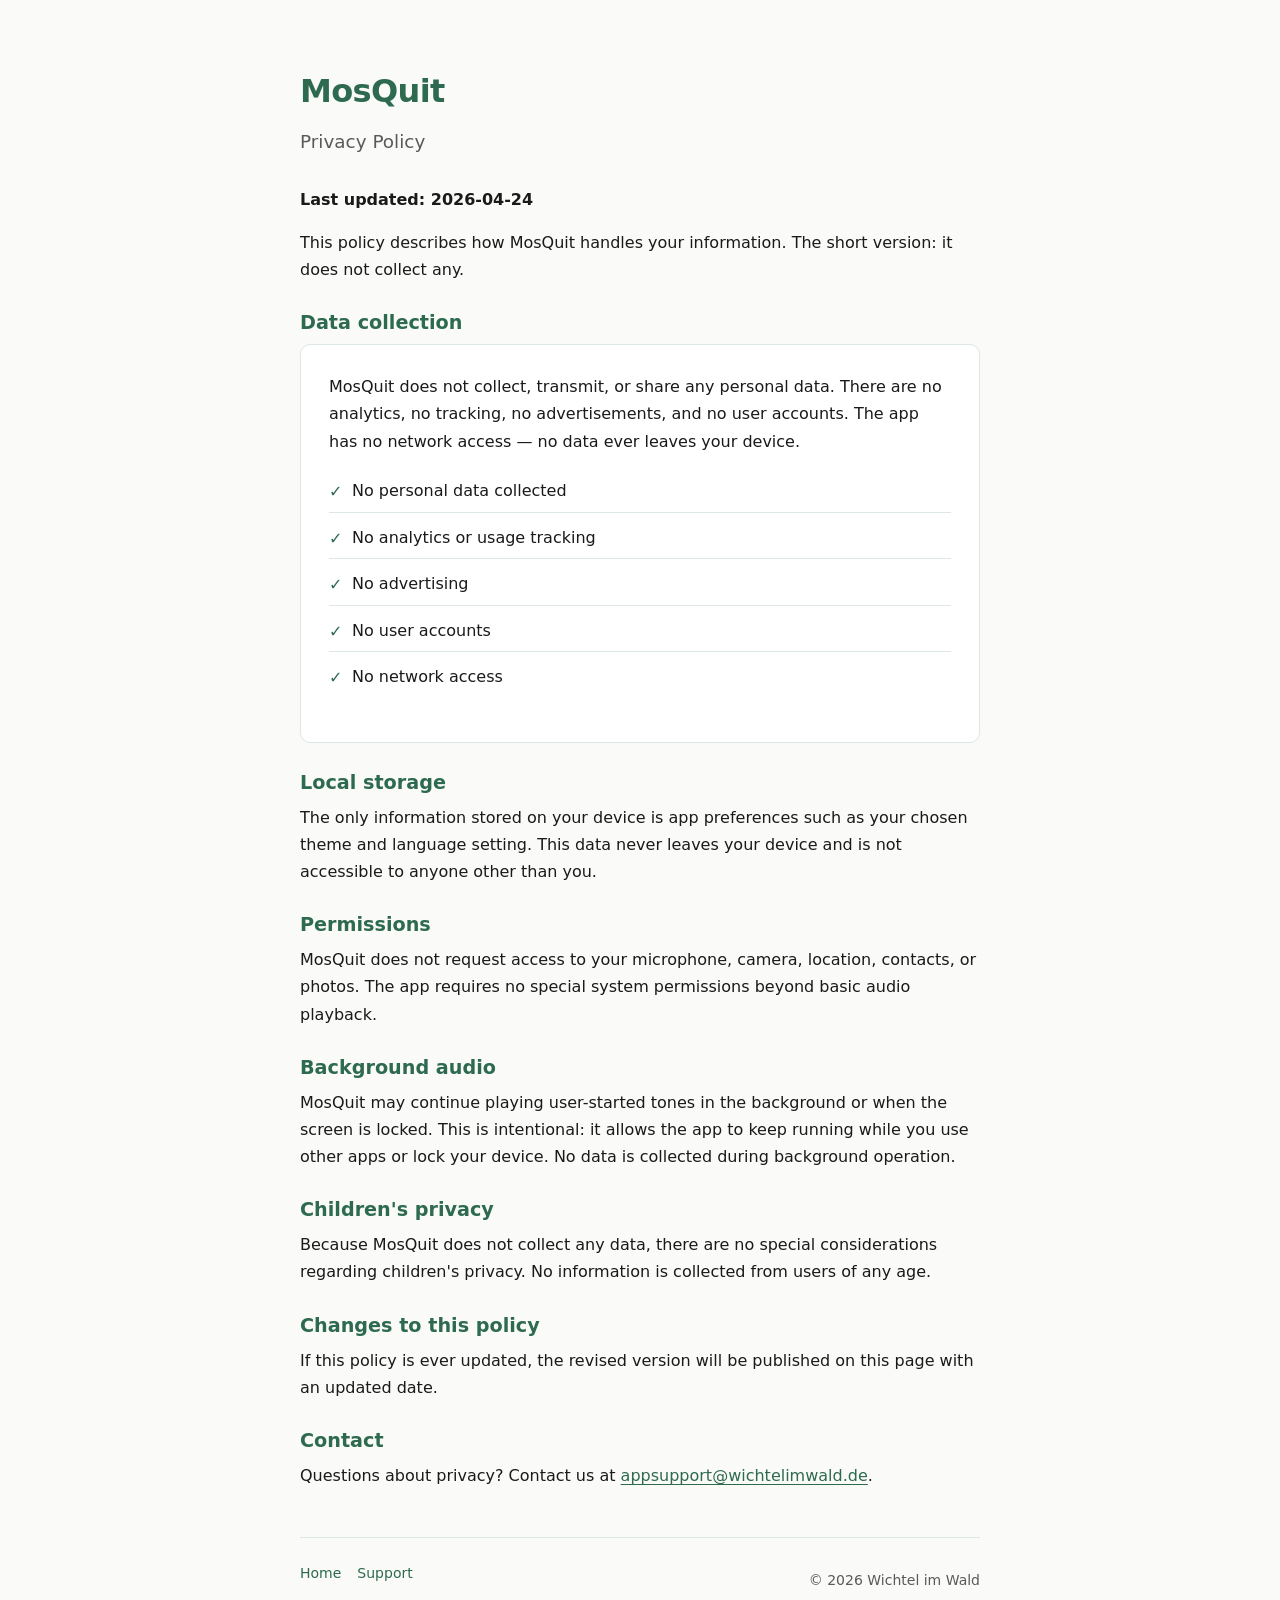
==== privacy.html @ 94bbcd68 "Add static GitHub Pages website for MosQuit iOS app Agent-Logs-Url: https://github.com/wichtelimwald" ====
<!DOCTYPE html>
<html lang="en">
<head>
  <meta charset="UTF-8">
  <meta name="viewport" content="width=device-width, initial-scale=1.0">
  <title>Privacy Policy – MosQuit</title>
  <meta name="description" content="Privacy policy for the MosQuit iOS app.">
  <link rel="stylesheet" href="style.css">
</head>
<body>

  <header class="site-header">
    <div class="app-name">MosQuit</div>
    <div class="tagline">Privacy Policy</div>
  </header>

  <main>

    <section>
      <p><strong>Last updated: 2026-04-24</strong></p>
      <p>
        This policy describes how MosQuit handles your information.
        The short version: it does not collect any.
      </p>
    </section>

    <section>
      <h2>Data collection</h2>
      <div class="card">
        <p>
          MosQuit does not collect, transmit, or share any personal data.
          There are no analytics, no tracking, no advertisements, and no user
          accounts. The app has no network access — no data ever leaves your device.
        </p>
        <ul class="feature-list">
          <li>No personal data collected</li>
          <li>No analytics or usage tracking</li>
          <li>No advertising</li>
          <li>No user accounts</li>
          <li>No network access</li>
        </ul>
      </div>
    </section>

    <section>
      <h2>Local storage</h2>
      <p>
        The only information stored on your device is app preferences such as your
        chosen theme and language setting. This data never leaves your device and
        is not accessible to anyone other than you.
      </p>
    </section>

    <section>
      <h2>Permissions</h2>
      <p>
        MosQuit does not request access to your microphone, camera, location,
        contacts, or photos. The app requires no special system permissions beyond
        basic audio playback.
      </p>
    </section>

    <section>
      <h2>Background audio</h2>
      <p>
        MosQuit may continue playing user-started tones in the background or when
        the screen is locked. This is intentional: it allows the app to keep running
        while you use other apps or lock your device. No data is collected during
        background operation.
      </p>
    </section>

    <section>
      <h2>Children's privacy</h2>
      <p>
        Because MosQuit does not collect any data, there are no special considerations
        regarding children's privacy. No information is collected from users of any age.
      </p>
    </section>

    <section>
      <h2>Changes to this policy</h2>
      <p>
        If this policy is ever updated, the revised version will be published on
        this page with an updated date.
      </p>
    </section>

    <section>
      <h2>Contact</h2>
      <p>
        Questions about privacy? Contact us at
        <a href="mailto:appsupport@wichtelimwald.de">appsupport@wichtelimwald.de</a>.
      </p>
    </section>

  </main>

  <footer class="site-footer">
    <nav aria-label="Site navigation">
      <ul class="nav-links">
        <li><a href="index.html">Home</a></li>
        <li><a href="support.html">Support</a></li>
      </ul>
    </nav>
    <span>© 2026 Wichtel im Wald</span>
  </footer>

</body>
</html>
---- style.css ----
/* MosQuit – shared styles */

:root {
  --color-bg: #fafaf8;
  --color-surface: #ffffff;
  --color-text: #1a1a1a;
  --color-muted: #5a5a5a;
  --color-accent: #2d6a4f;
  --color-accent-light: #e8f5ee;
  --color-border: #dde8e3;
  --font-base: system-ui, -apple-system, "Segoe UI", Helvetica, Arial, sans-serif;
  --max-width: 680px;
  --space-xs: 0.5rem;
  --space-sm: 1rem;
  --space-md: 1.75rem;
  --space-lg: 3rem;
}

*, *::before, *::after {
  box-sizing: border-box;
  margin: 0;
  padding: 0;
}

html {
  font-size: 16px;
  scroll-behavior: smooth;
}

body {
  font-family: var(--font-base);
  background: var(--color-bg);
  color: var(--color-text);
  line-height: 1.7;
  padding: var(--space-sm);
}

a {
  color: var(--color-accent);
  text-decoration: underline;
  text-underline-offset: 3px;
}

a:hover {
  opacity: 0.75;
}

/* ── Layout ── */

.site-header {
  max-width: var(--max-width);
  margin: var(--space-lg) auto var(--space-md);
}

.site-header .app-name {
  font-size: 2rem;
  font-weight: 700;
  letter-spacing: -0.02em;
  color: var(--color-accent);
}

.site-header .tagline {
  font-size: 1.15rem;
  color: var(--color-muted);
  margin-top: var(--space-xs);
}

main {
  max-width: var(--max-width);
  margin: 0 auto;
}

section {
  margin-bottom: var(--space-md);
}

.site-footer {
  max-width: var(--max-width);
  margin: var(--space-lg) auto var(--space-md);
  padding-top: var(--space-sm);
  border-top: 1px solid var(--color-border);
  font-size: 0.875rem;
  color: var(--color-muted);
  display: flex;
  flex-wrap: wrap;
  gap: var(--space-xs);
  justify-content: space-between;
  align-items: center;
}

/* ── Typography ── */

h1, h2, h3 {
  line-height: 1.3;
  font-weight: 600;
}

h1 {
  font-size: 1.6rem;
  margin-bottom: var(--space-sm);
}

h2 {
  font-size: 1.2rem;
  margin-bottom: var(--space-xs);
  color: var(--color-accent);
}

h3 {
  font-size: 1rem;
  margin-bottom: var(--space-xs);
}

p {
  margin-bottom: var(--space-sm);
  color: var(--color-text);
}

p:last-child {
  margin-bottom: 0;
}

ul, ol {
  padding-left: 1.4rem;
  margin-bottom: var(--space-sm);
}

li {
  margin-bottom: 0.3rem;
}

/* ── Components ── */

.card {
  background: var(--color-surface);
  border: 1px solid var(--color-border);
  border-radius: 10px;
  padding: var(--space-md);
  margin-bottom: var(--space-sm);
}

.highlight-box {
  background: var(--color-accent-light);
  border-left: 3px solid var(--color-accent);
  border-radius: 0 8px 8px 0;
  padding: var(--space-sm) var(--space-md);
  margin-bottom: var(--space-sm);
}

.highlight-box p {
  color: #1a3d2e;
  margin-bottom: 0;
}

.feature-list {
  list-style: none;
  padding: 0;
}

.feature-list li {
  padding: 0.4rem 0;
  border-bottom: 1px solid var(--color-border);
  display: flex;
  gap: 0.6rem;
  align-items: flex-start;
}

.feature-list li:last-child {
  border-bottom: none;
}

.feature-list li::before {
  content: "✓";
  color: var(--color-accent);
  font-weight: 700;
  flex-shrink: 0;
  margin-top: 0.05rem;
}

.faq-item {
  margin-bottom: var(--space-sm);
}

.faq-item dt {
  font-weight: 600;
  color: var(--color-text);
  margin-bottom: 0.2rem;
}

.faq-item dd {
  margin-left: 0;
  color: var(--color-muted);
}

.nav-links {
  display: flex;
  flex-wrap: wrap;
  gap: var(--space-sm);
  list-style: none;
  padding: 0;
  margin-top: var(--space-xs);
}

.nav-links a {
  text-decoration: none;
  font-weight: 500;
  color: var(--color-accent);
}

.nav-links a:hover {
  text-decoration: underline;
  opacity: 1;
}

/* ── Responsive ── */

@media (max-width: 480px) {
  .site-header .app-name {
    font-size: 1.6rem;
  }

  h1 {
    font-size: 1.35rem;
  }

  .card {
    padding: var(--space-sm);
  }

  .site-footer {
    flex-direction: column;
    align-items: flex-start;
  }
}
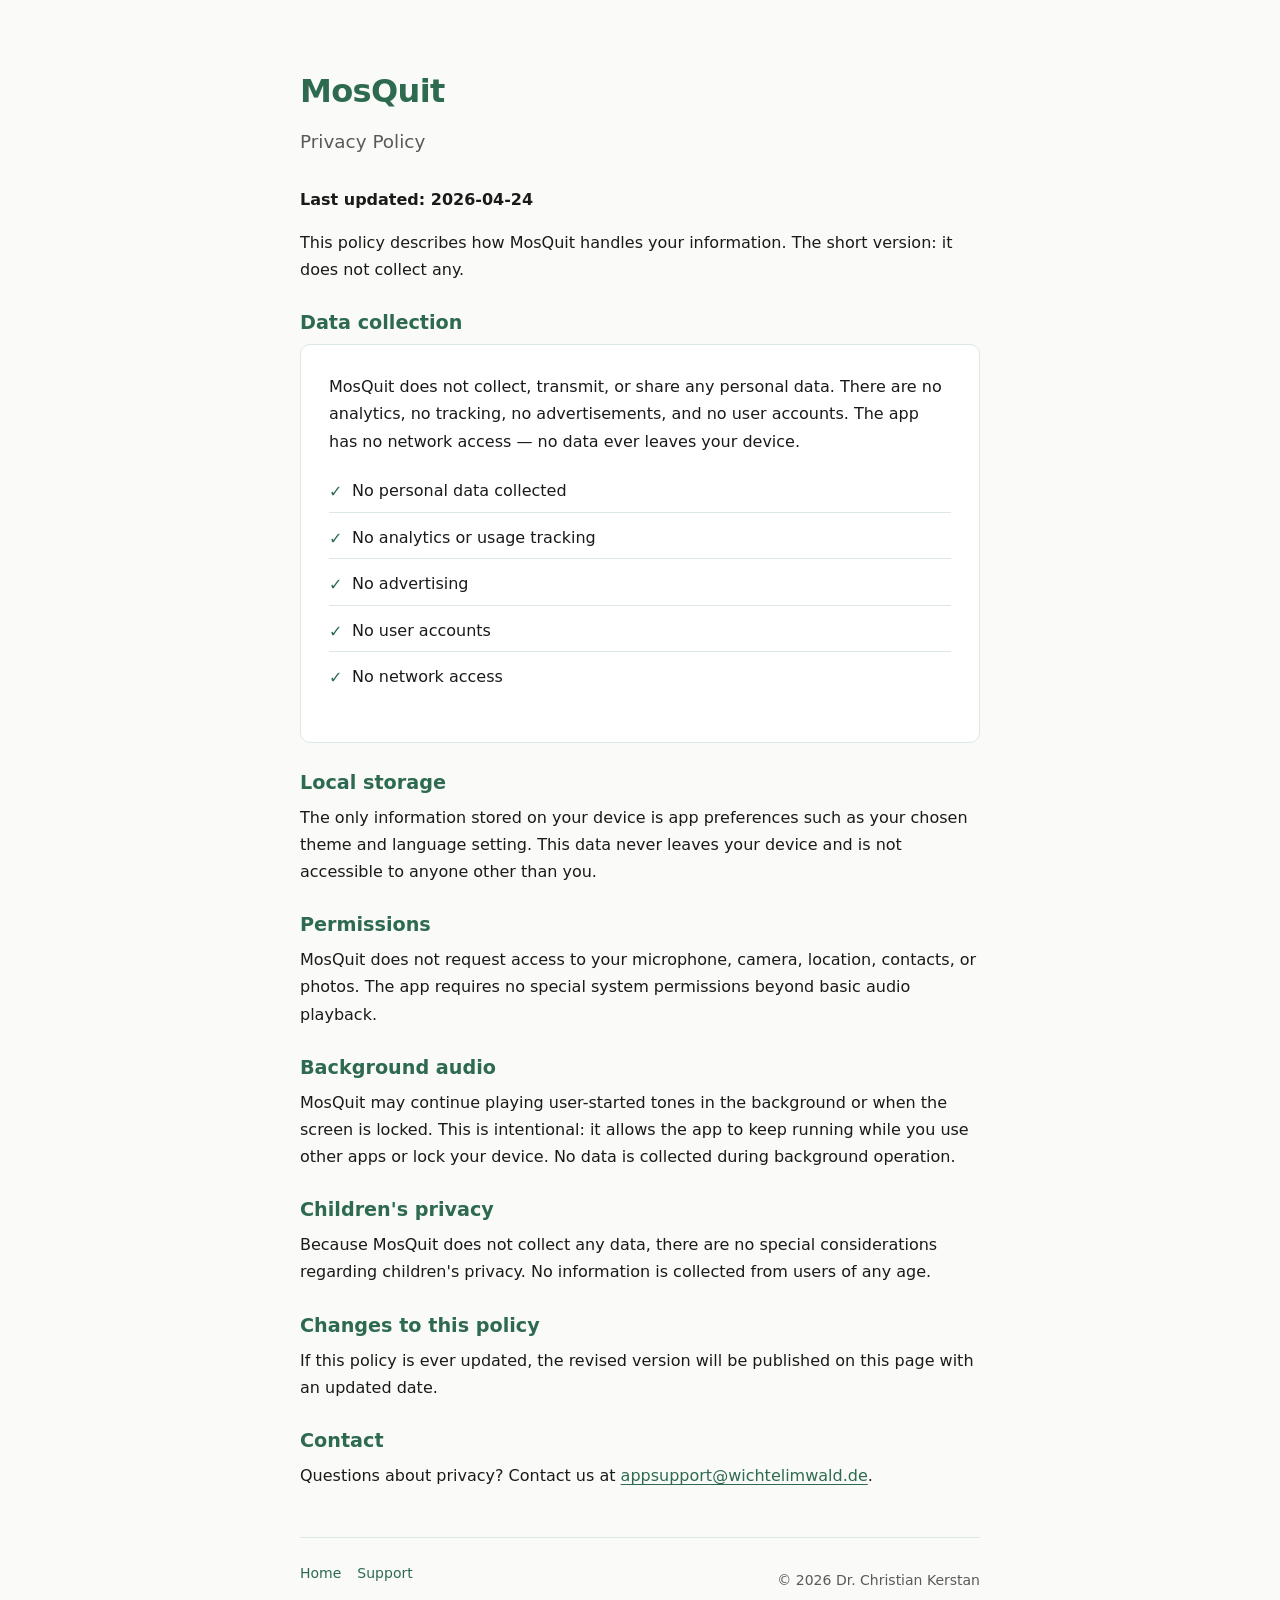
==== commit 4cad700a: "Update footer copyright name in privacy.html" ====
--- a/privacy.html
+++ b/privacy.html
@@ -103,7 +103,7 @@
         <li><a href="support.html">Support</a></li>
       </ul>
     </nav>
-    <span>© 2026 Wichtel im Wald</span>
+    <span>© 2026 Dr. Christian Kerstan</span>
   </footer>
 
 </body>
--- a/style.css
+++ b/style.css
@@ -232,3 +232,61 @@
     align-items: flex-start;
   }
 }
+
+/* ── Screenshot gallery ── */
+
+.screenshot-grid {
+  display: grid;
+  grid-template-columns: repeat(2, minmax(0, 1fr));
+  gap: var(--space-sm);
+  margin-top: var(--space-sm);
+}
+
+.screenshot-card {
+  background: var(--color-surface);
+  border: 1px solid var(--color-border);
+  border-radius: 14px;
+  padding: var(--space-sm);
+}
+
+.screenshot-card h3 {
+  margin-bottom: var(--space-xs);
+}
+
+.screenshot-card p {
+  font-size: 0.9rem;
+  color: var(--color-muted);
+}
+
+.screenshot-image {
+  width: 100%;
+  display: block;
+  border-radius: 10px;
+  border: 1px solid var(--color-border);
+  background: #f0f0f0;
+  margin-bottom: var(--space-sm);
+}
+
+.screenshot-pair {
+  display: grid;
+  grid-template-columns: repeat(2, minmax(0, 1fr));
+  gap: var(--space-sm);
+}
+
+.caption-label {
+  display: inline-block;
+  font-size: 0.75rem;
+  font-weight: 600;
+  color: var(--color-accent);
+  background: var(--color-accent-light);
+  border-radius: 999px;
+  padding: 0.15rem 0.55rem;
+  margin-bottom: var(--space-xs);
+}
+
+@media (max-width: 640px) {
+  .screenshot-grid,
+  .screenshot-pair {
+    grid-template-columns: 1fr;
+  }
+}
